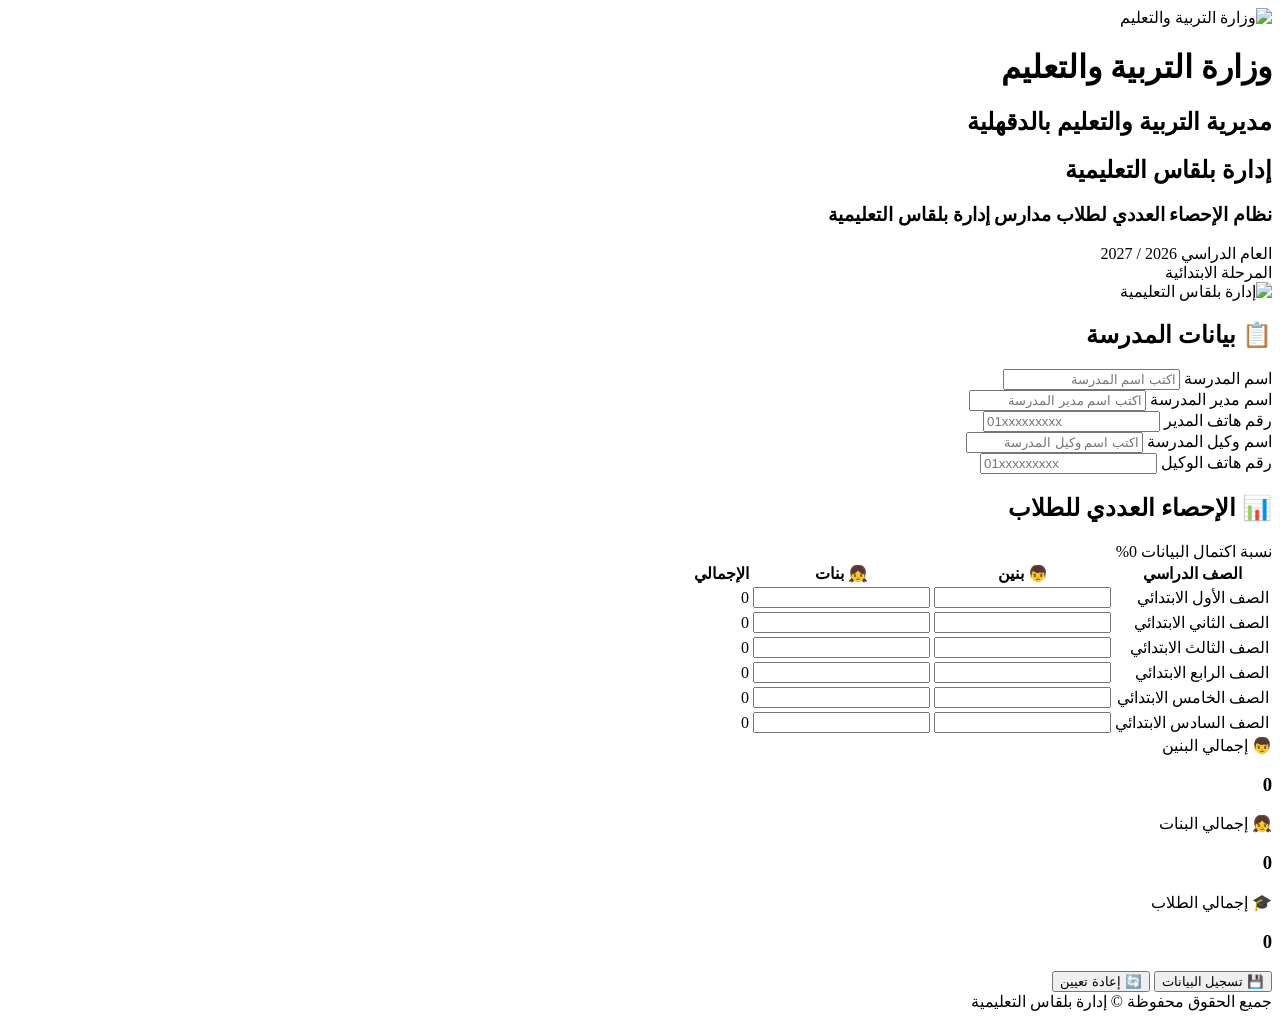
==== primary.html @ 55113a53 "Add files via upload" ====
<!DOCTYPE html>
<html lang="ar" dir="rtl">

<head>

<meta charset="UTF-8">

<meta name="viewport" content="width=device-width, initial-scale=1.0">

<title>نظام الإحصاء العددي - المرحلة الابتدائية</title>

<link rel="preconnect" href="https://fonts.googleapis.com">

<link rel="preconnect" href="https://fonts.gstatic.com" crossorigin>

<link href="https://fonts.googleapis.com/css2?family=Cairo:wght@400;600;700;800&display=swap" rel="stylesheet">

<link rel="stylesheet" href="css/style.css">

<link rel="stylesheet" href="css/primary.css">

</head>

<body>

<div class="container">

<header class="main-header">

<div class="logo">
<img src="images/ministry.png" alt="وزارة التربية والتعليم">
</div>

<div class="header-title">

<h1>وزارة التربية والتعليم</h1>

<h2>مديرية التربية والتعليم بالدقهلية</h2>

<h2>إدارة بلقاس التعليمية</h2>

<h3>نظام الإحصاء العددي لطلاب مدارس إدارة بلقاس التعليمية</h3>

<div class="year">
العام الدراسي 2026 / 2027
</div>

<div class="stage">
المرحلة الابتدائية
</div>

</div>

<div class="logo">
<img src="images/belqas.png" alt="إدارة بلقاس التعليمية">
</div>

</header>

<section class="card">

<h2>📋 بيانات المدرسة</h2>

<div class="form-grid">

<div class="form-group">
<label>اسم المدرسة</label>
<input type="text" id="schoolName" placeholder="اكتب اسم المدرسة">
</div>

<div class="form-group">
<label>اسم مدير المدرسة</label>
<input type="text" id="managerName" placeholder="اكتب اسم مدير المدرسة">
</div>

<div class="form-group">
<label>رقم هاتف المدير</label>
<input type="tel" id="managerPhone" maxlength="11" placeholder="01xxxxxxxxx">
</div>

<div class="form-group">
<label>اسم وكيل المدرسة</label>
<input type="text" id="assistantName" placeholder="اكتب اسم وكيل المدرسة">
</div>

<div class="form-group">
<label>رقم هاتف الوكيل</label>
<input type="tel" id="assistantPhone" maxlength="11" placeholder="01xxxxxxxxx">
</div>

</div>

</section>

<section class="card">

<h2>📊 الإحصاء العددي للطلاب</h2>
<div class="progress-container">

    <div class="progress-text">
        نسبة اكتمال البيانات
        <span id="progressPercent">0%</span>
    </div>

    <div class="progress">

        <div id="progressBar" class="progress-bar"></div>

    </div>

</div>

<table class="stats-table">

<thead>

<tr>

<th>الصف الدراسي</th>

<th>👦 بنين</th>

<th>👧 بنات</th>

<th>الإجمالي</th>

</tr>

</thead>

<tbody>

<tr>

<td>الصف الأول الابتدائي</td>

<td><input type="number" class="boys"></td>

<td><input type="number" class="girls"></td>

<td class="total">0</td>

</tr>

<tr>

<td>الصف الثاني الابتدائي</td>

<td><input type="number" class="boys"></td>

<td><input type="number" class="girls"></td>

<td class="total">0</td>

</tr>

<tr>

<td>الصف الثالث الابتدائي</td>

<td><input type="number" class="boys"></td>

<td><input type="number" class="girls"></td>

<td class="total">0</td>

</tr>

<tr>

<td>الصف الرابع الابتدائي</td>

<td><input type="number" class="boys"></td>

<td><input type="number" class="girls"></td>

<td class="total">0</td>

</tr>

<tr>

<td>الصف الخامس الابتدائي</td>

<td><input type="number" class="boys"></td>

<td><input type="number" class="girls"></td>

<td class="total">0</td>

</tr>

<tr>

<td>الصف السادس الابتدائي</td>

<td><input type="number" class="boys"></td>

<td><input type="number" class="girls"></td>

<td class="total">0</td>

</tr>

</tbody>

</table>
<div class="summary">

    <div class="summary-box">
        <span>👦 إجمالي البنين</span>
        <h3 id="boysTotal">0</h3>
    </div>

    <div class="summary-box">
        <span>👧 إجمالي البنات</span>
        <h3 id="girlsTotal">0</h3>
    </div>

    <div class="summary-box">
        <span>🎓 إجمالي الطلاب</span>
        <h3 id="allTotal">0</h3>
    </div>

</div>

<div class="buttons">

    <button id="saveBtn" class="save-btn">
        💾 تسجيل البيانات
    </button>

    <button id="resetBtn" class="reset-btn">
    🔄 إعادة تعيين
</button>

</div>

</section>

<footer class="footer">

    جميع الحقوق محفوظة © إدارة بلقاس التعليمية

</footer>

</div>
<div id="messageBox" class="message-box">
    <span id="messageText"></span>
</div>
<script src="css/js/primary.js"></script>

</body>

</html>
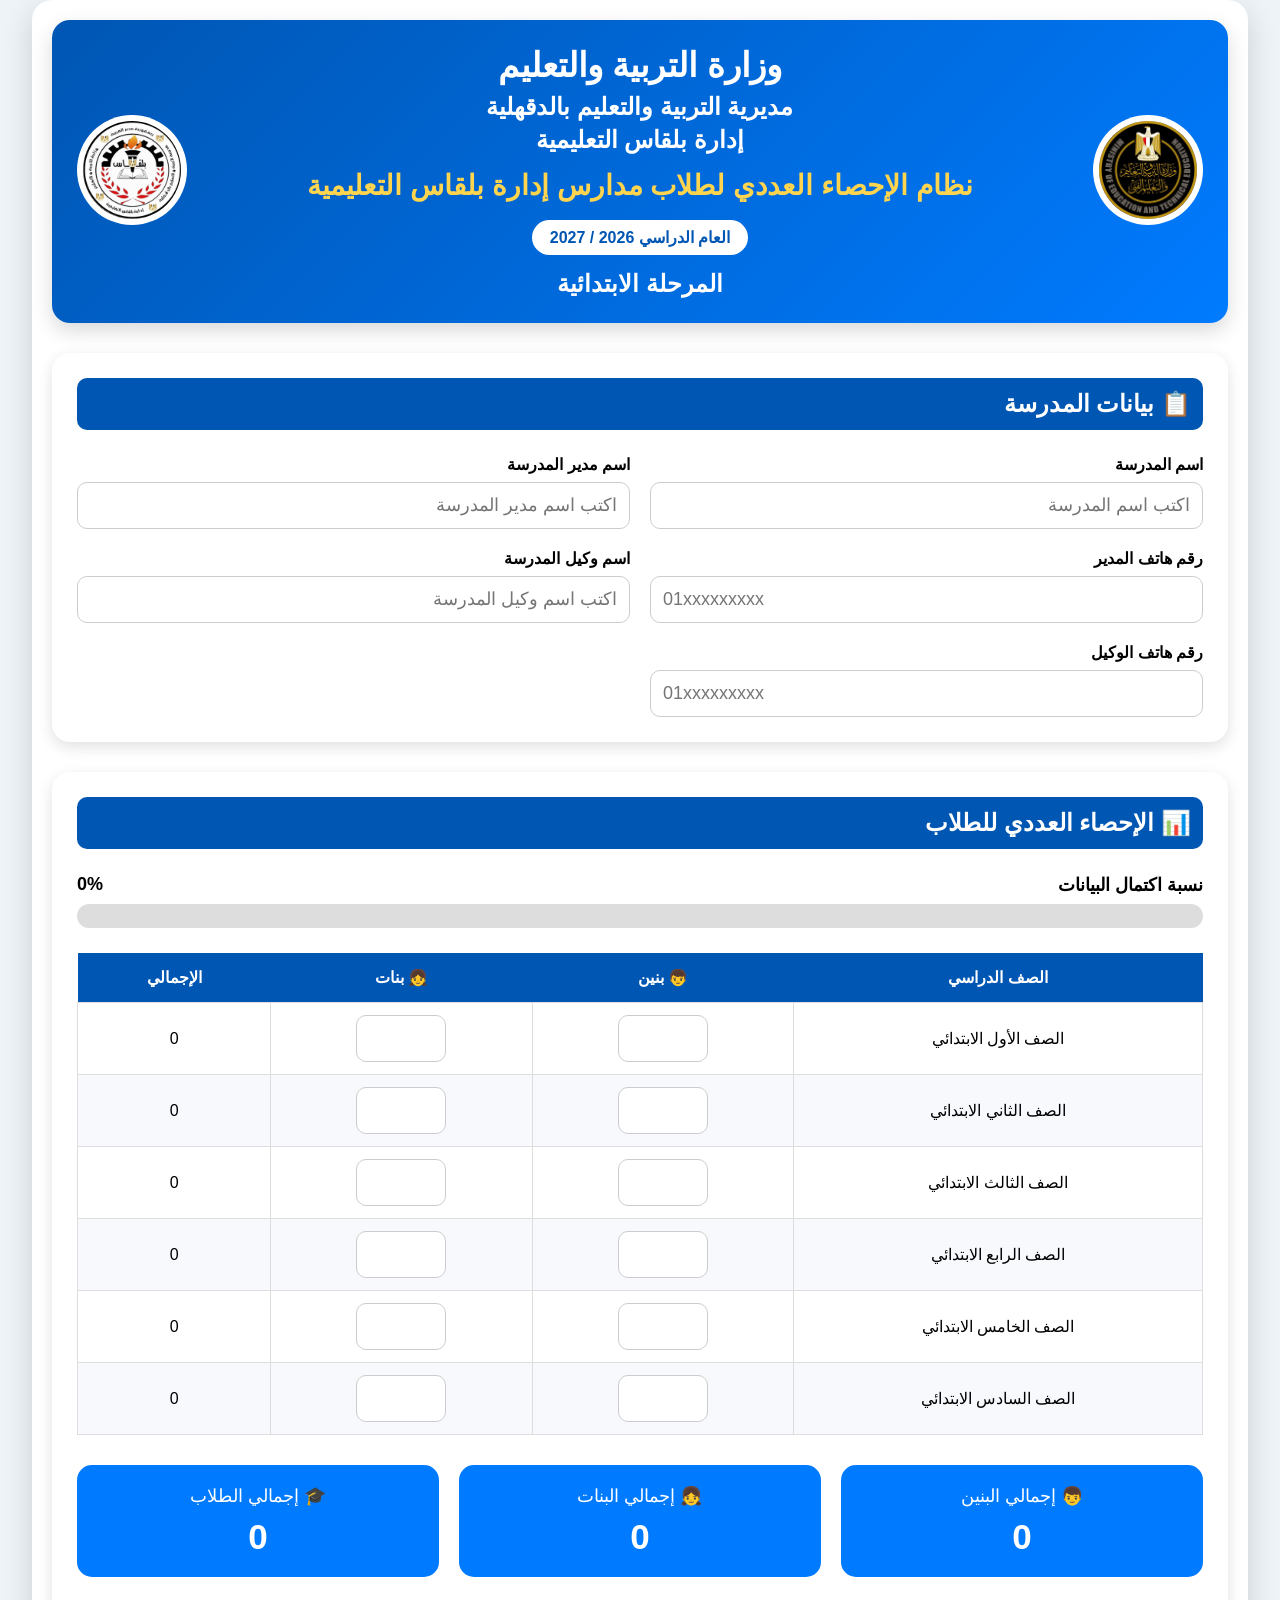
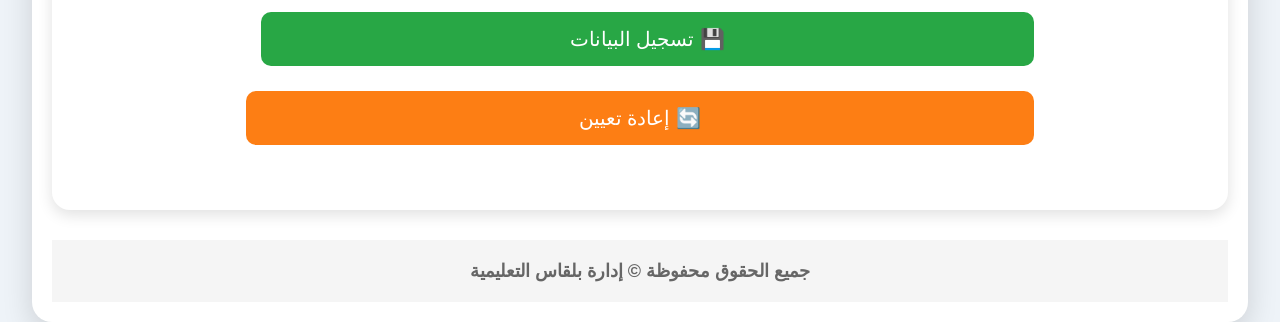
==== commit d29e06e4: "Add files via upload" ====
--- a/primary.html
+++ b/primary.html
@@ -15,7 +15,7 @@
 
 <link href="https://fonts.googleapis.com/css2?family=Cairo:wght@400;600;700;800&display=swap" rel="stylesheet">
 
-<link rel="stylesheet" href="css/style.css">
+<link rel="stylesheet" href="style.css">
 
 <link rel="stylesheet" href="css/primary.css">
 
--- a/style.css
+++ b/style.css
@@ -0,0 +1,210 @@
+@import url('https://fonts.googleapis.com/css2?family=Cairo:wght@400;600;700;800&display=swap');
+
+*{
+    margin:0;
+    padding:0;
+    box-sizing:border-box;
+    font-family:'Cairo',sans-serif;
+}
+
+body{
+    background:#edf2f7;
+}
+
+.container{
+    width:90%;
+    max-width:1100px;
+    margin:30px auto;
+    background:#fff;
+    border-radius:20px;
+    box-shadow:0 10px 30px rgba(0,0,0,.15);
+    overflow:hidden;
+}
+
+/* رأس الصفحة */
+
+header{
+    background:linear-gradient(135deg,#0d47a1,#1976d2);
+    color:#fff;
+    display:flex;
+    justify-content:space-between;
+    align-items:center;
+    padding:20px 40px;
+}
+
+.logo img{
+    width:95px;
+    height:95px;
+    border-radius:50%;
+    background:#fff;
+    padding:4px;
+}
+
+.title{
+    text-align:center;
+    flex:1;
+}
+
+.title h1{
+    font-size:34px;
+    margin-bottom:10px;
+    font-weight:800;
+}
+
+.title h2{
+    font-size:22px;
+    font-weight:600;
+    margin:5px;
+}
+
+/* عنوان الصفحة */
+
+.welcome{
+
+padding:45px 20px 20px;
+
+text-align:center;
+
+}
+
+.welcome h3{
+
+font-size:38px;
+
+color:#0d47a1;
+
+margin-bottom:15px;
+
+font-weight:800;
+
+}
+
+.welcome p{
+
+font-size:22px;
+
+color:#666;
+
+}
+
+/* الأزرار */
+
+.buttons{
+
+width:70%;
+
+margin:40px auto;
+
+display:flex;
+
+flex-direction:column;
+
+gap:25px;
+
+}
+
+.btn{
+
+padding:22px;
+
+text-decoration:none;
+
+text-align:center;
+
+font-size:26px;
+
+font-weight:bold;
+
+color:white;
+
+border-radius:15px;
+
+transition:.3s;
+
+box-shadow:0 6px 15px rgba(0,0,0,.2);
+
+}
+
+.primary{
+
+background:#1565c0;
+
+}
+
+.prep{
+
+background:#2e7d32;
+
+}
+
+.sec{
+
+background:#ef6c00;
+
+}
+
+.btn:hover{
+
+transform:translateY(-5px);
+
+box-shadow:0 10px 20px rgba(0,0,0,.25);
+
+}
+
+/* الفوتر */
+
+footer{
+
+background:#f5f5f5;
+
+padding:20px;
+
+text-align:center;
+
+font-size:18px;
+
+color:#555;
+
+margin-top:40px;
+
+}
+
+/* الهاتف */
+
+@media(max-width:768px){
+
+header{
+
+flex-direction:column;
+
+}
+
+.logo img{
+
+width:80px;
+
+height:80px;
+
+margin-bottom:15px;
+
+}
+
+.title h1{
+
+font-size:26px;
+
+}
+
+.title h2{
+
+font-size:18px;
+
+}
+
+.buttons{
+
+width:90%;
+
+}
+
+}
--- a/css/primary.css
+++ b/css/primary.css
@@ -0,0 +1,504 @@
+/* ===========================
+   إعدادات عامة
+=========================== */
+
+*{
+    margin:0;
+    padding:0;
+    box-sizing:border-box;
+    font-family:'Cairo',sans-serif;
+}
+
+body{
+    background:#eef3f8;
+    direction:rtl;
+}
+
+.container{
+    width:95%;
+    max-width:1400px;
+    margin:auto;
+    padding:20px;
+}
+
+/* ===========================
+   الهيدر
+=========================== */
+
+.main-header{
+    display:flex;
+    justify-content:space-between;
+    align-items:center;
+    background:linear-gradient(135deg,#0056b3,#007bff);
+    color:white;
+    padding:25px;
+    border-radius:18px;
+    box-shadow:0 8px 20px rgba(0,0,0,.15);
+    margin-bottom:30px;
+}
+
+.logo img{
+    width:110px;
+    height:110px;
+    border-radius:50%;
+    background:white;
+    padding:6px;
+}
+
+.header-title{
+    flex:1;
+    text-align:center;
+}
+
+.header-title h1{
+    font-size:34px;
+    margin-bottom:8px;
+}
+
+.header-title h2{
+    font-size:24px;
+    margin:5px;
+}
+
+.header-title h3{
+    color:#FFD54F;
+    margin-top:15px;
+    font-size:28px;
+}
+
+.year{
+    display:inline-block;
+    margin-top:18px;
+    background:white;
+    color:#0056b3;
+    padding:8px 18px;
+    border-radius:30px;
+    font-weight:bold;
+}
+
+.stage{
+    margin-top:15px;
+    font-size:24px;
+    font-weight:bold;
+}
+
+/* ===========================
+   البطاقات
+=========================== */
+
+.card{
+
+    background:white;
+
+    border-radius:18px;
+
+    padding:25px;
+
+    margin-bottom:30px;
+
+    box-shadow:0 5px 15px rgba(0,0,0,.12);
+
+}
+
+.card h2{
+
+    background:#0056b3;
+
+    color:white;
+
+    padding:12px;
+
+    border-radius:10px;
+
+    margin-bottom:25px;
+
+}
+
+/* ===========================
+   بيانات المدرسة
+=========================== */
+
+.form-grid{
+
+display:grid;
+
+grid-template-columns:repeat(2,1fr);
+
+gap:20px;
+
+}
+
+.form-group{
+
+display:flex;
+
+flex-direction:column;
+
+}
+
+label{
+
+font-weight:bold;
+
+margin-bottom:8px;
+
+}
+
+input{
+
+padding:12px;
+
+border:1px solid #ccc;
+
+border-radius:10px;
+
+font-size:18px;
+
+transition:.3s;
+
+}
+
+input:focus{
+
+border:2px solid #007bff;
+
+outline:none;
+
+box-shadow:0 0 8px rgba(0,123,255,.3);
+
+}
+
+/* ===========================
+   الجدول
+=========================== */
+
+.stats-table{
+
+width:100%;
+
+border-collapse:collapse;
+
+margin-top:15px;
+
+}
+
+.stats-table th{
+
+background:#0056b3;
+
+color:white;
+
+padding:15px;
+
+}
+
+.stats-table td{
+
+border:1px solid #ddd;
+
+padding:12px;
+
+text-align:center;
+
+}
+
+.stats-table tr:nth-child(even){
+
+background:#f7f9fc;
+
+}
+
+.stats-table tr:hover{
+
+background:#eef5ff;
+
+}
+
+.stats-table input{
+
+width:90px;
+
+text-align:center;
+
+}
+
+/* ===========================
+   الإجماليات
+=========================== */
+
+.summary{
+
+display:flex;
+
+justify-content:space-between;
+
+gap:20px;
+
+margin-top:30px;
+
+}
+
+.summary-box{
+
+flex:1;
+
+background:#007bff;
+
+color:white;
+
+padding:20px;
+
+border-radius:15px;
+
+text-align:center;
+
+}
+
+.summary-box span{
+
+font-size:18px;
+
+}
+
+.summary-box h3{
+
+margin-top:10px;
+
+font-size:35px;
+
+}
+
+/* ===========================
+   الأزرار
+=========================== */
+
+.buttons{
+
+text-align:center;
+
+margin-top:35px;
+
+}
+
+.save-btn{
+
+background:#28a745;
+
+color:white;
+
+border:none;
+
+padding:15px 35px;
+
+font-size:20px;
+
+border-radius:10px;
+
+cursor:pointer;
+
+margin-left:15px;
+
+}
+
+.save-btn:hover{
+
+background:#218838;
+
+}
+
+.reset-btn{
+
+background:#fd7e14;
+
+color:white;
+
+border:none;
+
+padding:15px 35px;
+
+font-size:20px;
+
+border-radius:10px;
+
+cursor:pointer;
+
+}
+
+.reset-btn:hover{
+
+background:#e96b00;
+
+}
+
+/* ===========================
+   الفوتر
+=========================== */
+
+.footer{
+
+text-align:center;
+
+padding:20px;
+
+font-weight:bold;
+
+color:#666;
+
+margin-top:30px;
+
+}
+
+/* ===========================
+   الموبايل
+=========================== */
+
+@media(max-width:768px){
+
+.main-header{
+
+flex-direction:column;
+
+}
+
+.logo img{
+
+margin-bottom:15px;
+
+}
+
+.form-grid{
+
+grid-template-columns:1fr;
+
+}
+
+.summary{
+
+flex-direction:column;
+
+}
+
+.stats-table{
+
+font-size:14px;
+
+}
+
+.stats-table input{
+
+width:70px;
+
+}
+
+}
+/*==========================
+      Progress Bar
+==========================*/
+
+.progress-container{
+
+margin-bottom:25px;
+
+}
+
+.progress-text{
+
+display:flex;
+
+justify-content:space-between;
+
+font-weight:bold;
+
+margin-bottom:8px;
+
+font-size:18px;
+
+}
+
+.progress{
+
+height:24px;
+
+background:#ddd;
+
+border-radius:30px;
+
+overflow:hidden;
+
+}
+
+.progress-bar{
+
+height:100%;
+
+width:0%;
+
+background:linear-gradient(to left,#28a745,#4caf50);
+
+transition:.4s;
+
+}/*==========================
+      Message Box
+==========================*/
+
+.message-box{
+
+position:fixed;
+
+top:30px;
+
+left:50%;
+
+transform:translateX(-50%);
+
+padding:18px 35px;
+
+border-radius:12px;
+
+font-size:20px;
+
+font-weight:bold;
+
+color:white;
+
+display:none;
+
+z-index:9999;
+
+box-shadow:0 10px 25px rgba(0,0,0,.25);
+
+animation:fadeIn .4s;
+
+}
+
+.success{
+
+background:#28a745;
+
+}
+
+.error{
+
+background:#dc3545;
+
+}
+
+@keyframes fadeIn{
+
+from{
+
+opacity:0;
+
+transform:translate(-50%,-20px);
+
+}
+
+to{
+
+opacity:1;
+
+transform:translate(-50%,0);
+
+}
+
+}
